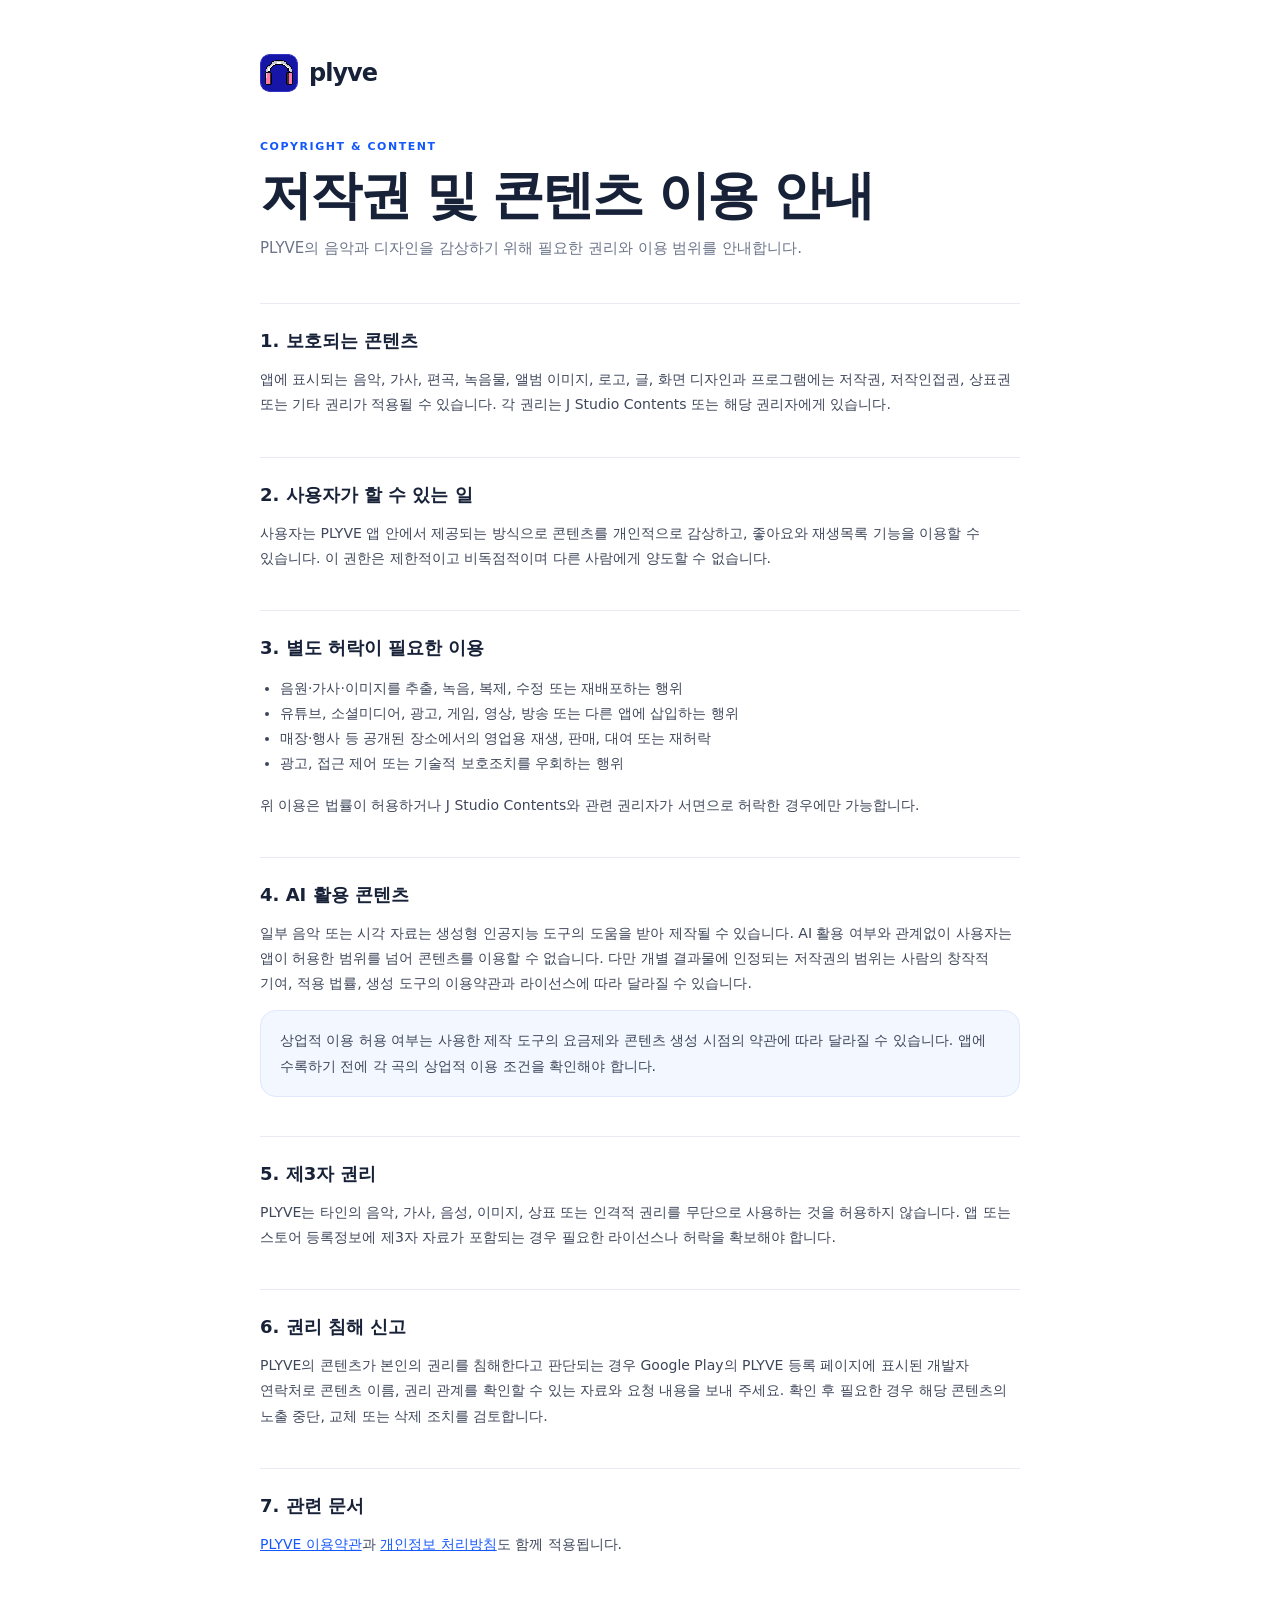
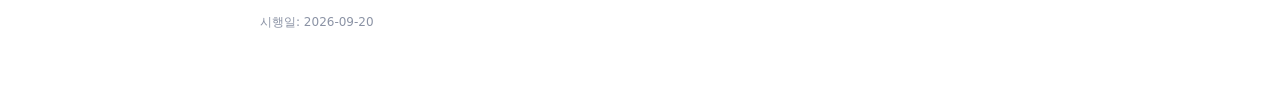
==== copyright.html @ 1cc8c448 "PLYVE support, privacy policy and terms pages Co-Authored-By: Claude Opus 5.5 <noreply@anthropic.com" ====
<!doctype html>
<html lang="ko">
<head>
  <meta charset="utf-8">
  <meta name="viewport" content="width=device-width, initial-scale=1, viewport-fit=cover">
  <meta name="theme-color" content="#ffffff">
  <title>PLYVE 저작권 및 콘텐츠 이용 안내</title>
  <link rel="stylesheet" href="legal.css">
  <style>.notice { padding:17px 19px; border:1px solid #dfe8ff; border-radius:16px; background:#f3f7ff; }</style>
</head>
<body>
  <main>
    <header><img src="assets/plyve-logo.svg" alt=""><strong>plyve</strong></header>
    <p class="eyebrow">COPYRIGHT &amp; CONTENT</p>
    <h1>저작권 및 콘텐츠 이용 안내</h1>
    <p class="lead">PLYVE의 음악과 디자인을 감상하기 위해 필요한 권리와 이용 범위를 안내합니다.</p>

    <section>
      <h2>1. 보호되는 콘텐츠</h2>
      <p>앱에 표시되는 음악, 가사, 편곡, 녹음물, 앨범 이미지, 로고, 글, 화면 디자인과 프로그램에는 저작권, 저작인접권, 상표권 또는 기타 권리가 적용될 수 있습니다. 각 권리는 J Studio Contents 또는 해당 권리자에게 있습니다.</p>
    </section>
    <section>
      <h2>2. 사용자가 할 수 있는 일</h2>
      <p>사용자는 PLYVE 앱 안에서 제공되는 방식으로 콘텐츠를 개인적으로 감상하고, 좋아요와 재생목록 기능을 이용할 수 있습니다. 이 권한은 제한적이고 비독점적이며 다른 사람에게 양도할 수 없습니다.</p>
    </section>
    <section>
      <h2>3. 별도 허락이 필요한 이용</h2>
      <ul>
        <li>음원·가사·이미지를 추출, 녹음, 복제, 수정 또는 재배포하는 행위</li>
        <li>유튜브, 소셜미디어, 광고, 게임, 영상, 방송 또는 다른 앱에 삽입하는 행위</li>
        <li>매장·행사 등 공개된 장소에서의 영업용 재생, 판매, 대여 또는 재허락</li>
        <li>광고, 접근 제어 또는 기술적 보호조치를 우회하는 행위</li>
      </ul>
      <p>위 이용은 법률이 허용하거나 J Studio Contents와 관련 권리자가 서면으로 허락한 경우에만 가능합니다.</p>
    </section>
    <section>
      <h2>4. AI 활용 콘텐츠</h2>
      <p>일부 음악 또는 시각 자료는 생성형 인공지능 도구의 도움을 받아 제작될 수 있습니다. AI 활용 여부와 관계없이 사용자는 앱이 허용한 범위를 넘어 콘텐츠를 이용할 수 없습니다. 다만 개별 결과물에 인정되는 저작권의 범위는 사람의 창작적 기여, 적용 법률, 생성 도구의 이용약관과 라이선스에 따라 달라질 수 있습니다.</p>
      <p class="notice">상업적 이용 허용 여부는 사용한 제작 도구의 요금제와 콘텐츠 생성 시점의 약관에 따라 달라질 수 있습니다. 앱에 수록하기 전에 각 곡의 상업적 이용 조건을 확인해야 합니다.</p>
    </section>
    <section>
      <h2>5. 제3자 권리</h2>
      <p>PLYVE는 타인의 음악, 가사, 음성, 이미지, 상표 또는 인격적 권리를 무단으로 사용하는 것을 허용하지 않습니다. 앱 또는 스토어 등록정보에 제3자 자료가 포함되는 경우 필요한 라이선스나 허락을 확보해야 합니다.</p>
    </section>
    <section>
      <h2>6. 권리 침해 신고</h2>
      <p>PLYVE의 콘텐츠가 본인의 권리를 침해한다고 판단되는 경우 Google Play의 PLYVE 등록 페이지에 표시된 개발자 연락처로 콘텐츠 이름, 권리 관계를 확인할 수 있는 자료와 요청 내용을 보내 주세요. 확인 후 필요한 경우 해당 콘텐츠의 노출 중단, 교체 또는 삭제 조치를 검토합니다.</p>
    </section>
    <section>
      <h2>7. 관련 문서</h2>
      <p><a href="terms.html">PLYVE 이용약관</a>과 <a href="privacy.html">개인정보 처리방침</a>도 함께 적용됩니다.</p>
    </section>
    <span class="date">시행일: 2026-09-20</span>
  </main>
</body>
</html>
---- legal.css ----
/* Shared look for the privacy, terms, copyright and data pages: PLYVE white and blue. */
:root { color-scheme: light; --blue: #1457ff; --ink: #172138; --muted: #6b7489; --line: #e8ebf2; }
* { box-sizing: border-box; }
body { margin: 0; background: #ffffff; color: var(--ink); font-family: Inter, Pretendard, "Noto Sans KR", system-ui, sans-serif; word-break: keep-all; }
main { width: min(760px, calc(100% - 36px)); margin: 0 auto; padding: 54px 0 80px; }
header { display: flex; align-items: center; gap: 11px; margin-bottom: 45px; }
header img { width: 38px; height: 38px; border-radius: 10px; object-fit: contain; }
header strong { font-size: 24px; font-weight: 850; letter-spacing: -1px; }
.eyebrow { color: var(--blue); font-size: 11px; font-weight: 800; letter-spacing: .14em; }
h1 { margin: 10px 0 12px; font-size: clamp(34px, 7vw, 52px); line-height: 1.06; letter-spacing: -.04em; }
.lead { color: var(--muted); font-size: 15px; line-height: 1.75; margin: 0 0 42px; }
section { padding: 25px 0; border-top: 1px solid var(--line); }
h2 { margin: 0 0 10px; font-size: 18px; }
p, li { color: #3d465a; font-size: 14px; line-height: 1.8; }
ul, ol { padding-left: 20px; }
a { color: var(--blue); }
.en { margin-top: 38px; padding-top: 38px; border-top: 2px solid var(--blue); }
.date { display: inline-block; margin-top: 18px; color: #8b93a5; font-size: 12px; }
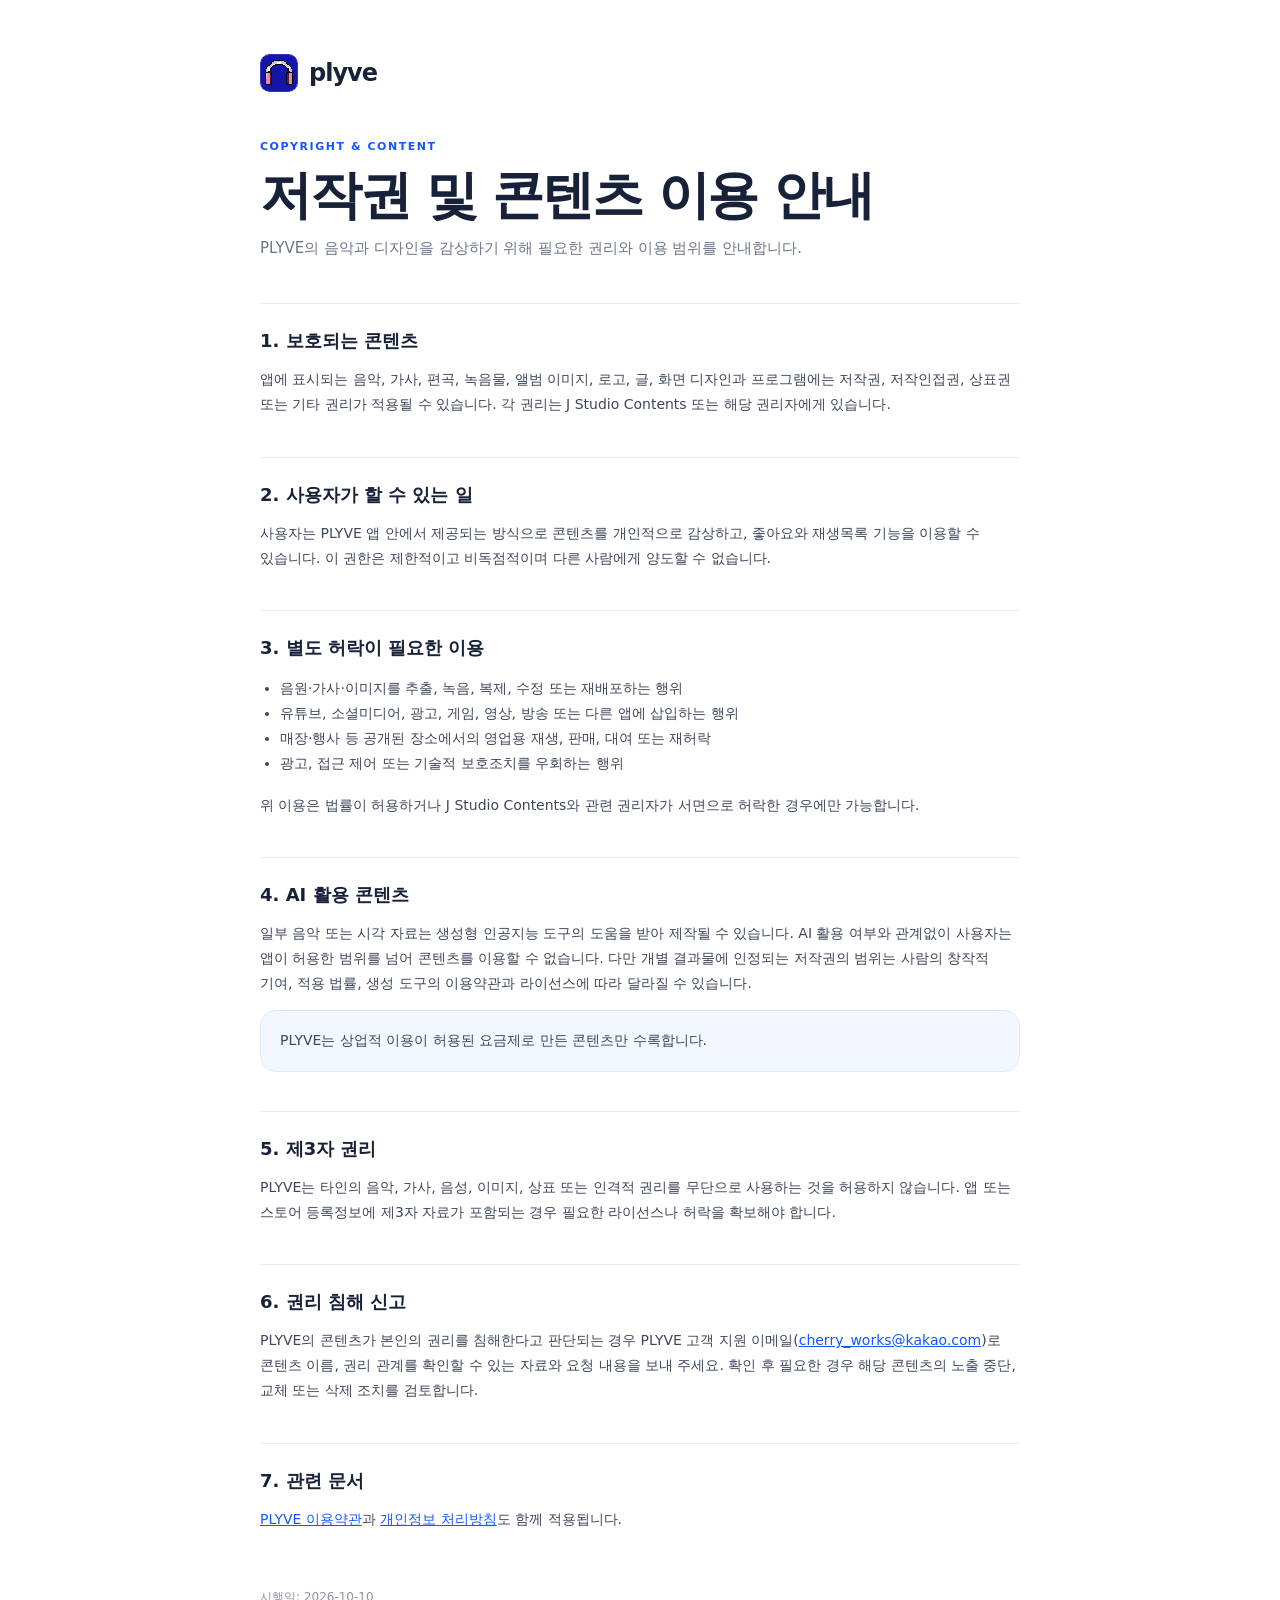
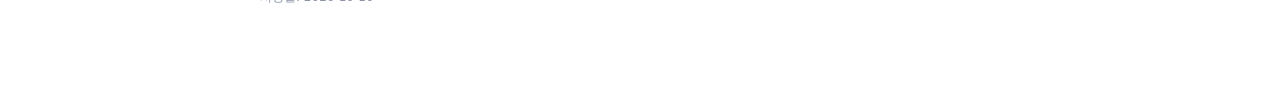
==== commit 47780314: "Contact email, privacy officer, overseas processing, accurate data deletion; drop Google Play wordin" ====
--- a/copyright.html
+++ b/copyright.html
@@ -36,7 +36,7 @@
     <section>
       <h2>4. AI 활용 콘텐츠</h2>
       <p>일부 음악 또는 시각 자료는 생성형 인공지능 도구의 도움을 받아 제작될 수 있습니다. AI 활용 여부와 관계없이 사용자는 앱이 허용한 범위를 넘어 콘텐츠를 이용할 수 없습니다. 다만 개별 결과물에 인정되는 저작권의 범위는 사람의 창작적 기여, 적용 법률, 생성 도구의 이용약관과 라이선스에 따라 달라질 수 있습니다.</p>
-      <p class="notice">상업적 이용 허용 여부는 사용한 제작 도구의 요금제와 콘텐츠 생성 시점의 약관에 따라 달라질 수 있습니다. 앱에 수록하기 전에 각 곡의 상업적 이용 조건을 확인해야 합니다.</p>
+      <p class="notice">PLYVE는 상업적 이용이 허용된 요금제로 만든 콘텐츠만 수록합니다.</p>
     </section>
     <section>
       <h2>5. 제3자 권리</h2>
@@ -44,13 +44,13 @@
     </section>
     <section>
       <h2>6. 권리 침해 신고</h2>
-      <p>PLYVE의 콘텐츠가 본인의 권리를 침해한다고 판단되는 경우 Google Play의 PLYVE 등록 페이지에 표시된 개발자 연락처로 콘텐츠 이름, 권리 관계를 확인할 수 있는 자료와 요청 내용을 보내 주세요. 확인 후 필요한 경우 해당 콘텐츠의 노출 중단, 교체 또는 삭제 조치를 검토합니다.</p>
+      <p>PLYVE의 콘텐츠가 본인의 권리를 침해한다고 판단되는 경우 PLYVE 고객 지원 이메일(<a href="mailto:cherry_works@kakao.com">cherry_works@kakao.com</a>)로 콘텐츠 이름, 권리 관계를 확인할 수 있는 자료와 요청 내용을 보내 주세요. 확인 후 필요한 경우 해당 콘텐츠의 노출 중단, 교체 또는 삭제 조치를 검토합니다.</p>
     </section>
     <section>
       <h2>7. 관련 문서</h2>
       <p><a href="terms.html">PLYVE 이용약관</a>과 <a href="privacy.html">개인정보 처리방침</a>도 함께 적용됩니다.</p>
     </section>
-    <span class="date">시행일: 2026-09-20</span>
+    <span class="date">시행일: 2026-10-10</span>
   </main>
 </body>
 </html>
